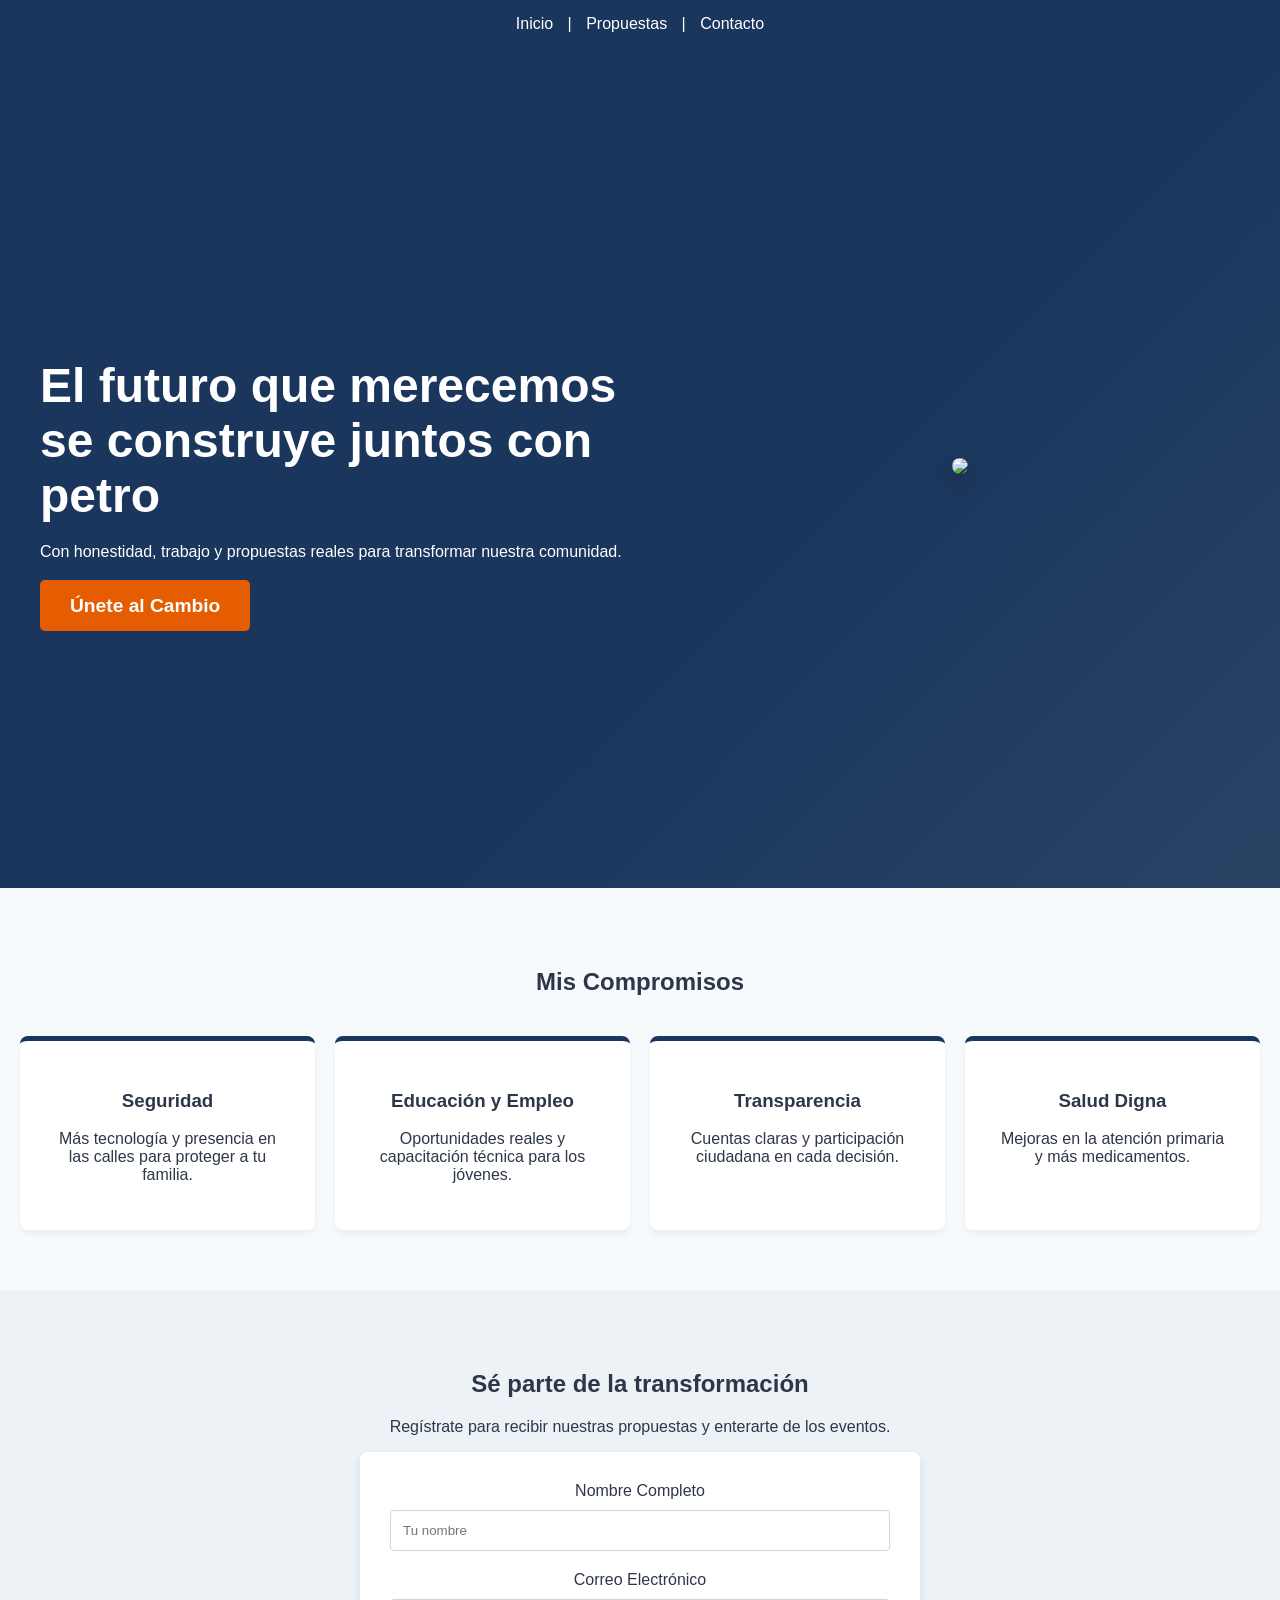
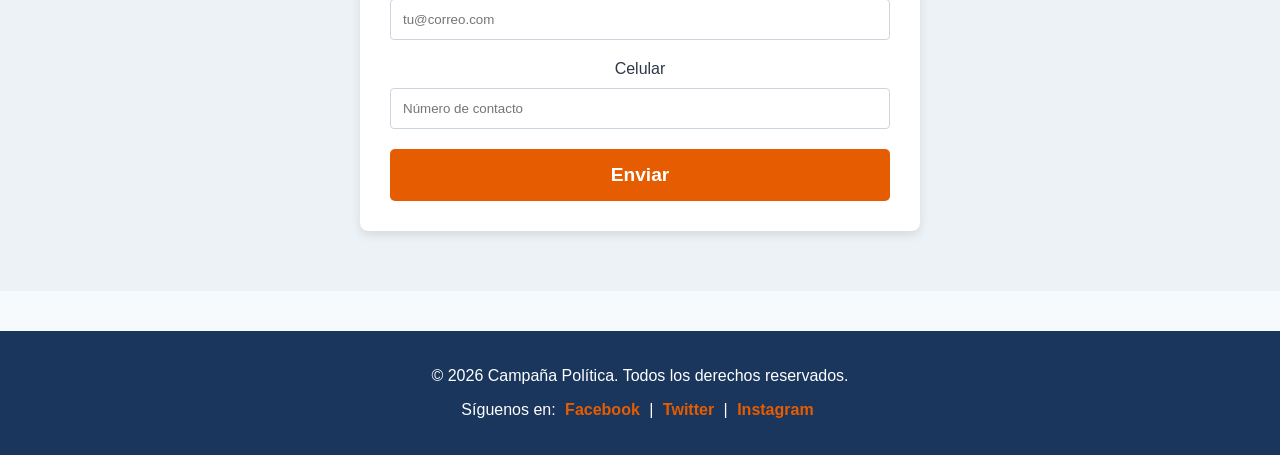
==== index.html @ dd67a279 "Resolución final del conflicto en index" ====
<!DOCTYPE html>
<html lang="es">
<head>
    <meta charset="UTF-8">
    <meta name="viewport" content="width=device-width, initial-scale=1.0">
    <title>Campaña Política 2026</title>
    <style>
        :root {
            --primary-color: #1a365d; /* Azul Institucional */
            --accent-color: #e65c00;  /* Naranja de Acción */
            --text-dark: #2d3748;
            --bg-light: #f7fafc;
        }

        body {
            font-family: 'Segoe UI', Tahoma, Geneva, Verdana, sans-serif;
            margin: 0;
            padding: 0;
            color: var(--text-dark);
            background-color: var(--bg-light);
        }

        /* Hero Section */
        .hero {
            display: flex;
            flex-wrap: wrap;
            align-items: center;
            justify-content: center;
            padding: 60px 20px;
            background: linear-gradient(135deg, var(--primary-color) 60%, #2a4365);
            color: white;
            min-height: 80vh;
        }

        .hero-text {
            flex: 1;
            min-width: 300px;
            padding: 20px;
        }

        .hero-text h1 {
            font-size: 3rem;
            margin-bottom: 20px;
            font-weight: 800;
        }

        .hero-img {
            flex: 1;
            min-width: 300px;
            text-align: center;
        }

        .hero-img img {
            max-width: 100%;
            height: auto;
            border-radius: 10px;
            box-shadow: 0 10px 20px rgba(0,0,0,0.3);
        }

        /* Botón de Acción */
        .btn-cta {
            background-color: var(--accent-color);
            color: white;
            padding: 15px 30px;
            border: none;
            border-radius: 5px;
            font-size: 1.2rem;
            font-weight: bold;
            cursor: pointer;
            text-decoration: none;
            transition: transform 0.2s;
        }

        .btn-cta:hover {
            transform: scale(1.05);
        }

        /* Sección de Propuestas */
        .propuestas {
            padding: 60px 20px;
            text-align: center;
        }

        .grid-propuestas {
            display: grid;
            grid-template-columns: repeat(auto-fit, minmax(250px, 1fr));
            gap: 20px;
            margin-top: 40px;
        }

        .card {
            background: white;
            padding: 30px;
            border-radius: 8px;
            box-shadow: 0 4px 6px rgba(0,0,0,0.05);
            border-top: 5px solid var(--primary-color);
        }

        /* Formulario */
        .contacto {
            background-color: #edf2f7;
            padding: 60px 20px;
            text-align: center;
        }

        form {
            max-width: 500px;
            margin: 0 auto;
            background: white;
            padding: 30px;
            border-radius: 8px;
            box-shadow: 0 4px 10px rgba(0,0,0,0.1);
        }

        input {
            width: 100%;
            padding: 12px;
            margin: 10px 0 20px 0;
            border: 1px solid #cbd5e0;
            border-radius: 4px;
            box-sizing: border-box;
        }
    </style>
</head>
<body>

    <!-- HERO -->
 <nav style="background: #1a365d; padding: 15px; color: white; text-align: center;">
    <a href="#" style="color: white; margin: 0 10px; text-decoration: none;">Inicio</a> | 
    <a href="#" style="color: white; margin: 0 10px; text-decoration: none;">Propuestas</a> | 
    <a href="#" style="color: white; margin: 0 10px; text-decoration: none;">Contacto</a>
</nav>

    <section class="hero">
        <div class="hero-text">
            <h1>El futuro que merecemos se construye juntos con petro</h1>
            <p>Con honestidad, trabajo y propuestas reales para transformar nuestra comunidad.</p>
            <br>
            <a href="#unirse" class="btn-cta">Únete al Cambio</a>
        </div>
        <div class="hero-img">
            <!-- Reemplazar con la foto del político -->
            <img src= "https://encrypted-tbn0.gstatic.com/images?q=tbn:ANd9GcQ_kOhXho39dYEuWwJIGDZsLgxT9sD1IeoNng&s alt="Candidato Político">
        </div>
    </section>

    <!-- PROPUESTAS -->
    <section class="propuestas">
        <h2>Mis Compromisos</h2>
        <div class="grid-propuestas">
            <div class="card">
                <h3>Seguridad</h3>
                <p>Más tecnología y presencia en las calles para proteger a tu familia.</p>
            </div>
            <div class="card">
                <h3>Educación y Empleo</h3>
                <p>Oportunidades reales y capacitación técnica para los jóvenes.</p>
            </div>
            <div class="card">
                <h3>Transparencia</h3>
                <p>Cuentas claras y participación ciudadana en cada decisión.</p>
            </div>

            <div class="card">
    <h3>Salud Digna</h3>
    <p>Mejoras en la atención primaria y más medicamentos.</p>
</div>
        </div>
    </section>

    <!-- FORMULARIO DE CAPTURA -->
    <section class="contacto" id="unirse">
        <h2>Sé parte de la transformación</h2>
        <p>Regístrate para recibir nuestras propuestas y enterarte de los eventos.</p>
        <form>
            <label>Nombre Completo</label>
            <input type="text" placeholder="Tu nombre" required>
            
            <label>Correo Electrónico</label>
            <input type="email" placeholder="tu@correo.com" required>

            <label>Celular</label>
            <input type="tel" placeholder="Número de contacto" required>

            <button type="submit" class="btn-cta" style="width: 100%;">Enviar</button>
        </form>
    </section>

    <footer style="background-color: #1a365d; color: white; text-align: center; padding: 20px; margin-top: 40px;">
    <p>&copy; 2026 Campaña Política. Todos los derechos reservados.</p>
    <p>Síguenos en: 
        <a href="#" style="color: #e65c00; margin: 0 5px; text-decoration: none; font-weight: bold;">Facebook</a> | 
        <a href="#" style="color: #e65c00; margin: 0 5px; text-decoration: none; font-weight: bold;">Twitter</a> | 
        <a href="#" style="color: #e65c00; margin: 0 5px; text-decoration: none; font-weight: bold;">Instagram</a>
    </p>
</footer>

</body>
</html>
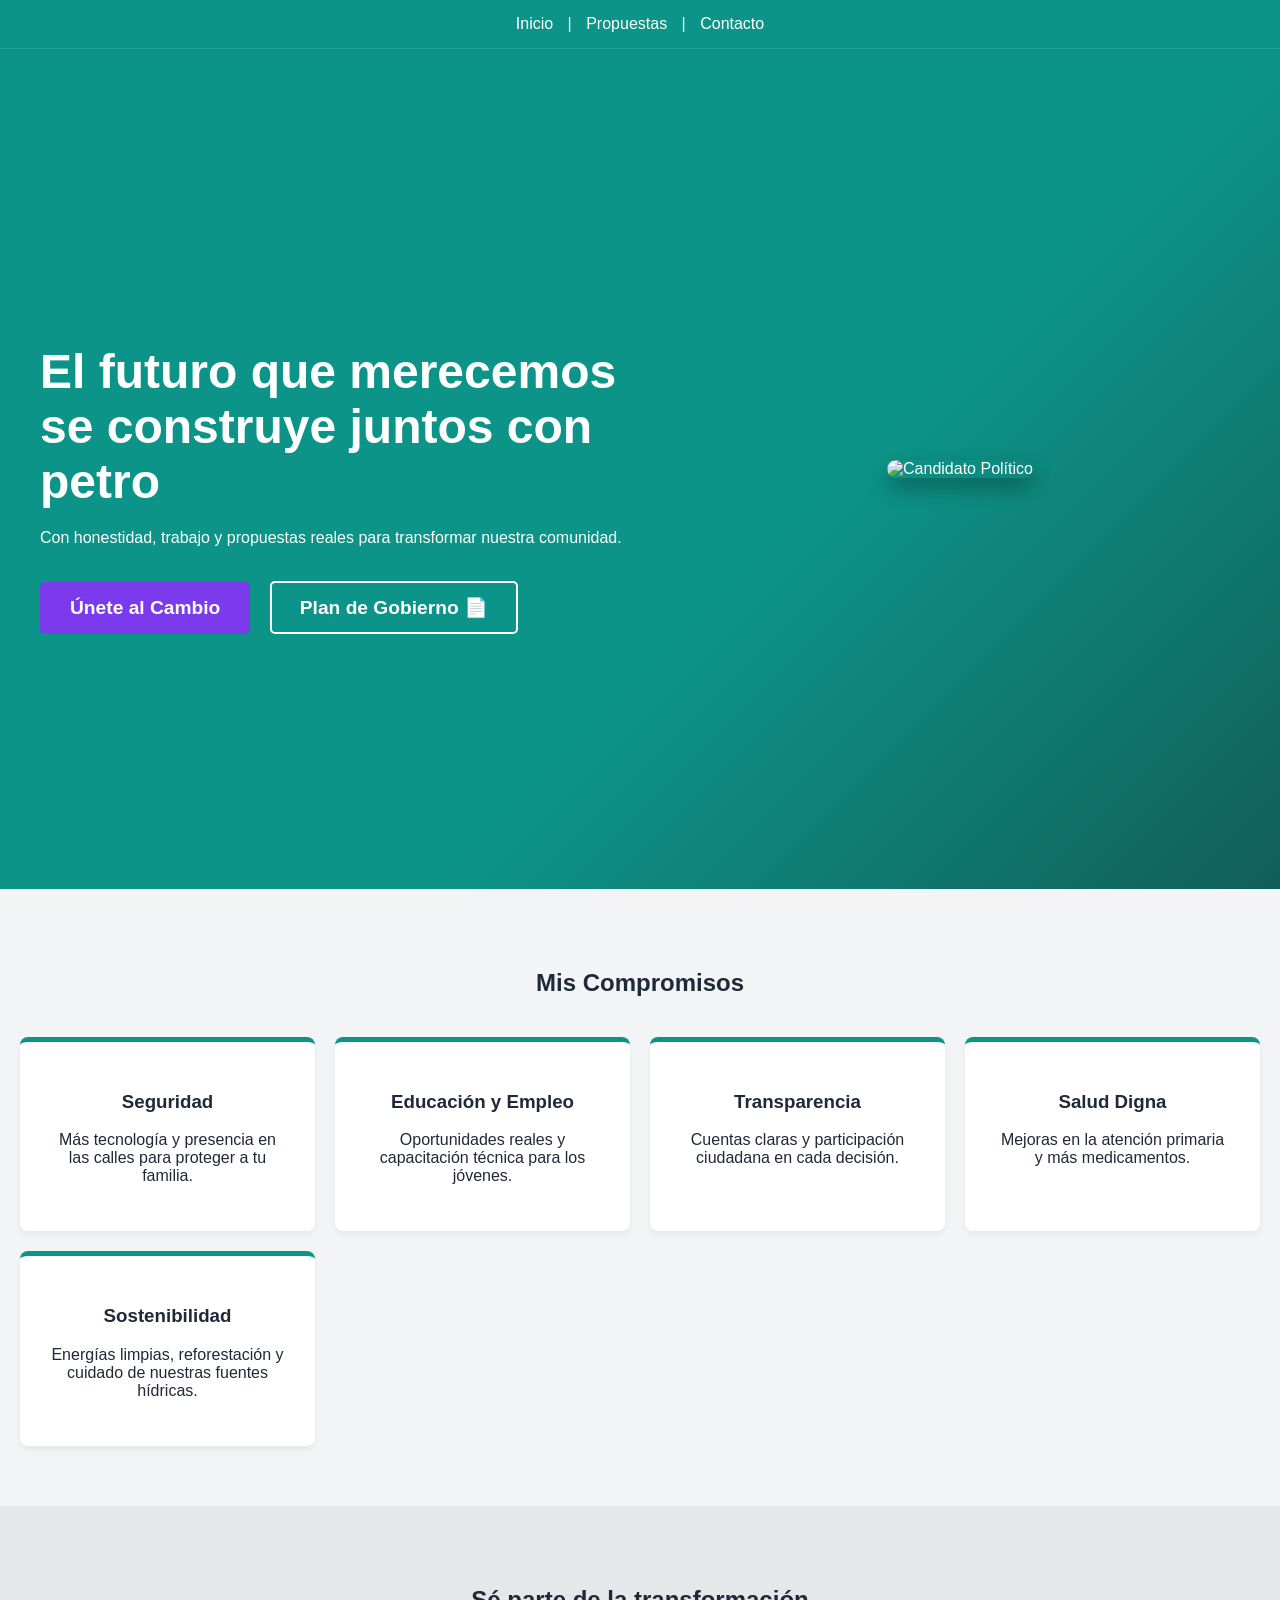
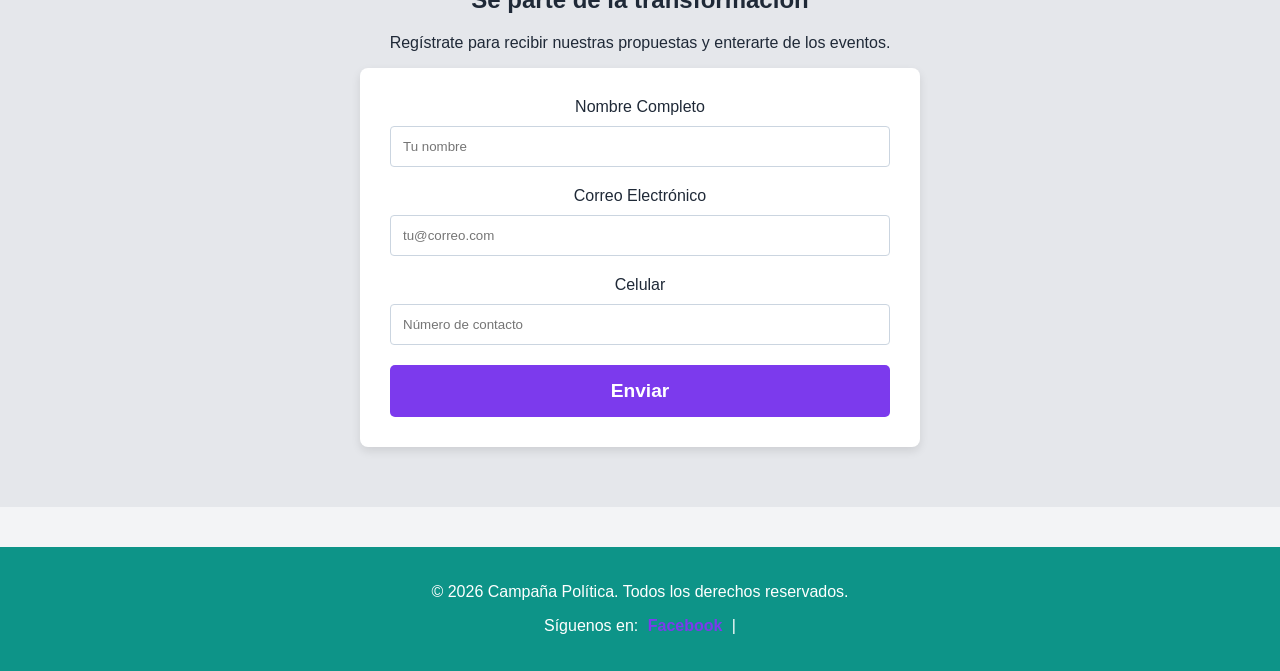
==== commit 87ea4cf1: "feat: actualizar contenido de campaña" ====
--- a/index.html
+++ b/index.html
@@ -5,11 +5,13 @@
     <meta name="viewport" content="width=device-width, initial-scale=1.0">
     <title>Campaña Política 2026</title>
     <style>
+        /* MODIFICACIÓN DE COLORES CSS (Cambio #3) */
         :root {
-            --primary-color: #1a365d; /* Azul Institucional */
-            --accent-color: #e65c00;  /* Naranja de Acción */
-            --text-dark: #2d3748;
-            --bg-light: #f7fafc;
+            --primary-color: #0d9488; /* Nuevo: Verde Teal / Esmeralda */
+            --accent-color: #7c3aed;  /* Nuevo: Morado de Acción Extrema */
+            --text-dark: #1f2937;
+            --bg-light: #f3f4f6;
+            --btn-secondary: #4b5563; /* Color para el nuevo botón secundario */
         }
 
         body {
@@ -27,7 +29,7 @@
             align-items: center;
             justify-content: center;
             padding: 60px 20px;
-            background: linear-gradient(135deg, var(--primary-color) 60%, #2a4365);
+            background: linear-gradient(135deg, var(--primary-color) 60%, #115e59);
             color: white;
             min-height: 80vh;
         }
@@ -57,8 +59,9 @@
             box-shadow: 0 10px 20px rgba(0,0,0,0.3);
         }
 
-        /* Botón de Acción */
+        /* Botón de Acción Principal */
         .btn-cta {
+            display: inline-block;
             background-color: var(--accent-color);
             color: white;
             padding: 15px 30px;
@@ -75,6 +78,28 @@
             transform: scale(1.05);
         }
 
+        /* NUEVO BOTÓN (Estilo para Cambio #2) */
+        .btn-secondary {
+            display: inline-block;
+            background-color: transparent;
+            color: white;
+            padding: 13px 28px;
+            border: 2px solid white;
+            border-radius: 5px;
+            font-size: 1.2rem;
+            font-weight: bold;
+            cursor: pointer;
+            text-decoration: none;
+            margin-left: 15px;
+            transition: all 0.2s;
+        }
+
+        .btn-secondary:hover {
+            background-color: white;
+            color: var(--primary-color);
+            transform: scale(1.05);
+        }
+
         /* Sección de Propuestas */
         .propuestas {
             padding: 60px 20px;
@@ -98,7 +123,7 @@
 
         /* Formulario */
         .contacto {
-            background-color: #edf2f7;
+            background-color: #e5e7eb;
             padding: 60px 20px;
             text-align: center;
         }
@@ -124,12 +149,11 @@
 </head>
 <body>
 
-    <!-- HERO -->
- <nav style="background: #1a365d; padding: 15px; color: white; text-align: center;">
-    <a href="#" style="color: white; margin: 0 10px; text-decoration: none;">Inicio</a> | 
-    <a href="#" style="color: white; margin: 0 10px; text-decoration: none;">Propuestas</a> | 
-    <a href="#" style="color: white; margin: 0 10px; text-decoration: none;">Contacto</a>
-</nav>
+    <nav style="background: var(--primary-color); padding: 15px; color: white; text-align: center; border-bottom: 1px solid rgba(255,255,255,0.1);">
+        <a href="#" style="color: white; margin: 0 10px; text-decoration: none;">Inicio</a> | 
+        <a href="#" style="color: white; margin: 0 10px; text-decoration: none;">Propuestas</a> | 
+        <a href="#" style="color: white; margin: 0 10px; text-decoration: none;">Contacto</a>
+    </nav>
 
     <section class="hero">
         <div class="hero-text">
@@ -137,14 +161,14 @@
             <p>Con honestidad, trabajo y propuestas reales para transformar nuestra comunidad.</p>
             <br>
             <a href="#unirse" class="btn-cta">Únete al Cambio</a>
+            
+            <a href="#" class="btn-secondary">Plan de Gobierno 📄</a>
         </div>
         <div class="hero-img">
-            <!-- Reemplazar con la foto del político -->
-            <img src= "https://encrypted-tbn0.gstatic.com/images?q=tbn:ANd9GcQ_kOhXho39dYEuWwJIGDZsLgxT9sD1IeoNng&s alt="Candidato Político">
+            <img src="https://encrypted-tbn0.gstatic.com/images?q=tbn:ANd9GcQ_kOhXho39dYEuWwJIGDZsLgxT9sD1IeoNng&s" alt="Candidato Político">
         </div>
     </section>
 
-    <!-- PROPUESTAS -->
     <section class="propuestas">
         <h2>Mis Compromisos</h2>
         <div class="grid-propuestas">
@@ -160,15 +184,18 @@
                 <h3>Transparencia</h3>
                 <p>Cuentas claras y participación ciudadana en cada decisión.</p>
             </div>
-
-            <div class="card">
-    <h3>Salud Digna</h3>
-    <p>Mejoras en la atención primaria y más medicamentos.</p>
-</div>
+            <div class="card">
+                <h3>Salud Digna</h3>
+                <p>Mejoras en la atención primaria y más medicamentos.</p>
+            </div>
+            
+            <div class="card">
+                <h3>Sostenibilidad</h3>
+                <p>Energías limpias, reforestación y cuidado de nuestras fuentes hídricas.</p>
+            </div>
         </div>
     </section>
 
-    <!-- FORMULARIO DE CAPTURA -->
     <section class="contacto" id="unirse">
         <h2>Sé parte de la transformación</h2>
         <p>Regístrate para recibir nuestras propuestas y enterarte de los eventos.</p>
@@ -186,14 +213,7 @@
         </form>
     </section>
 
-    <footer style="background-color: #1a365d; color: white; text-align: center; padding: 20px; margin-top: 40px;">
-    <p>&copy; 2026 Campaña Política. Todos los derechos reservados.</p>
-    <p>Síguenos en: 
-        <a href="#" style="color: #e65c00; margin: 0 5px; text-decoration: none; font-weight: bold;">Facebook</a> | 
-        <a href="#" style="color: #e65c00; margin: 0 5px; text-decoration: none; font-weight: bold;">Twitter</a> | 
-        <a href="#" style="color: #e65c00; margin: 0 5px; text-decoration: none; font-weight: bold;">Instagram</a>
-    </p>
-</footer>
-
-</body>
-</html>+    <footer style="background-color: var(--primary-color); color: white; text-align: center; padding: 20px; margin-top: 40px;">
+        <p>&copy; 2026 Campaña Política. Todos los derechos reservados.</p>
+        <p>Síguenos en: 
+            <a href="#" style="color: var(--accent-color); margin: 0 5px; text-decoration: none; font-weight: bold;">Facebook</a> |
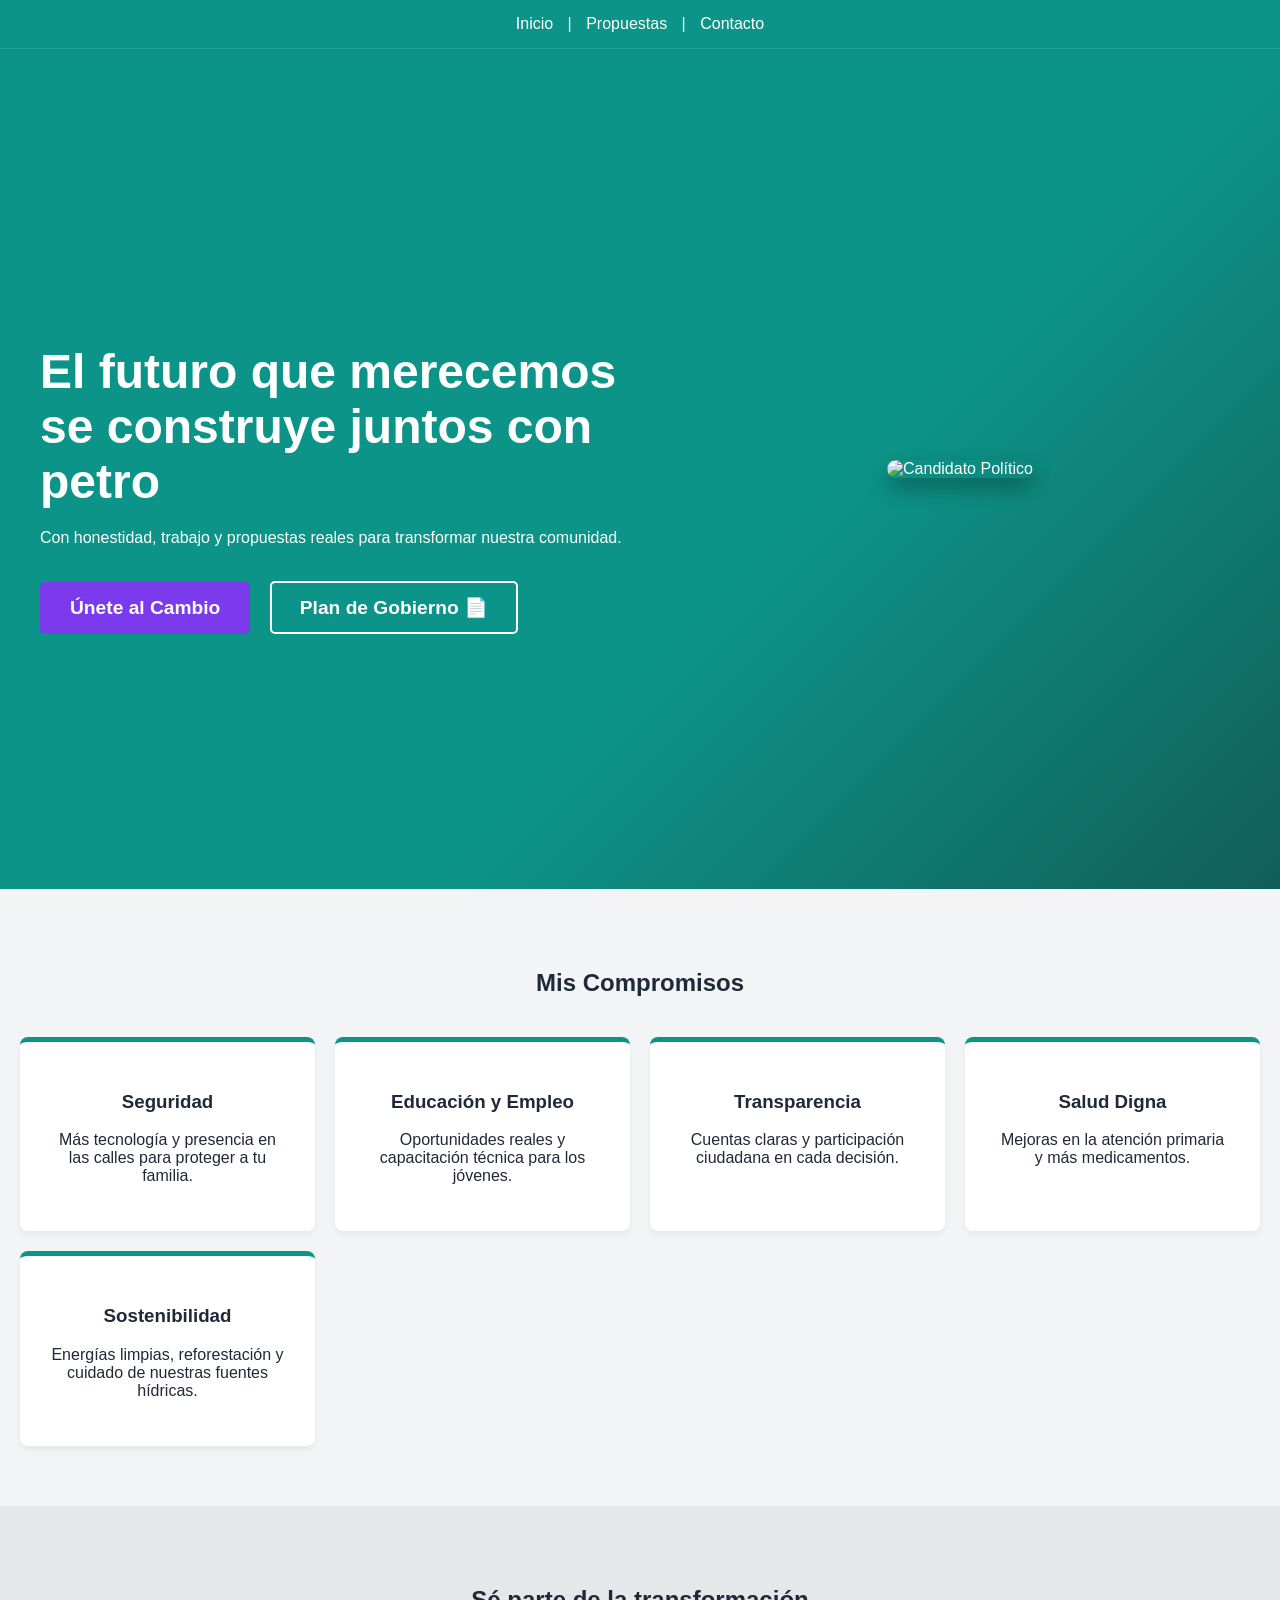
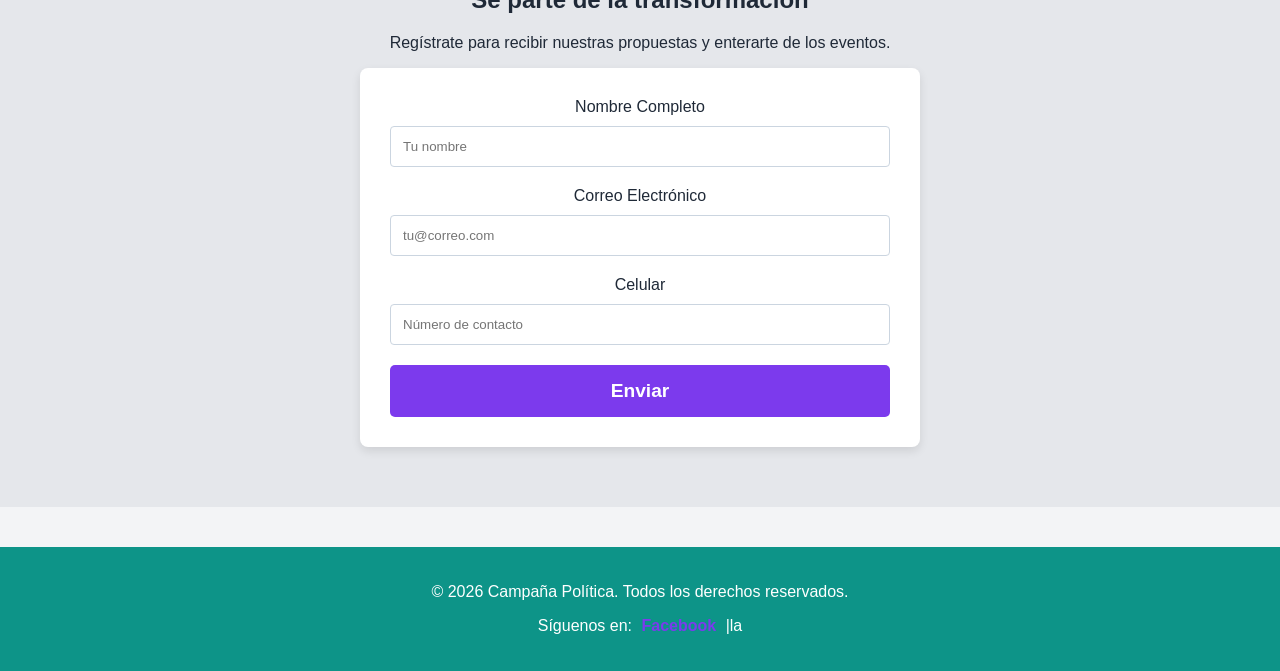
==== commit 07e75d9c: "feat: actualizar contenido de campaña" ====
--- a/index.html
+++ b/index.html
@@ -216,4 +216,4 @@
     <footer style="background-color: var(--primary-color); color: white; text-align: center; padding: 20px; margin-top: 40px;">
         <p>&copy; 2026 Campaña Política. Todos los derechos reservados.</p>
         <p>Síguenos en: 
-            <a href="#" style="color: var(--accent-color); margin: 0 5px; text-decoration: none; font-weight: bold;">Facebook</a> |+            <a href="#" style="color: var(--accent-color); margin: 0 5px; text-decoration: none; font-weight: bold;">Facebook</a> |la
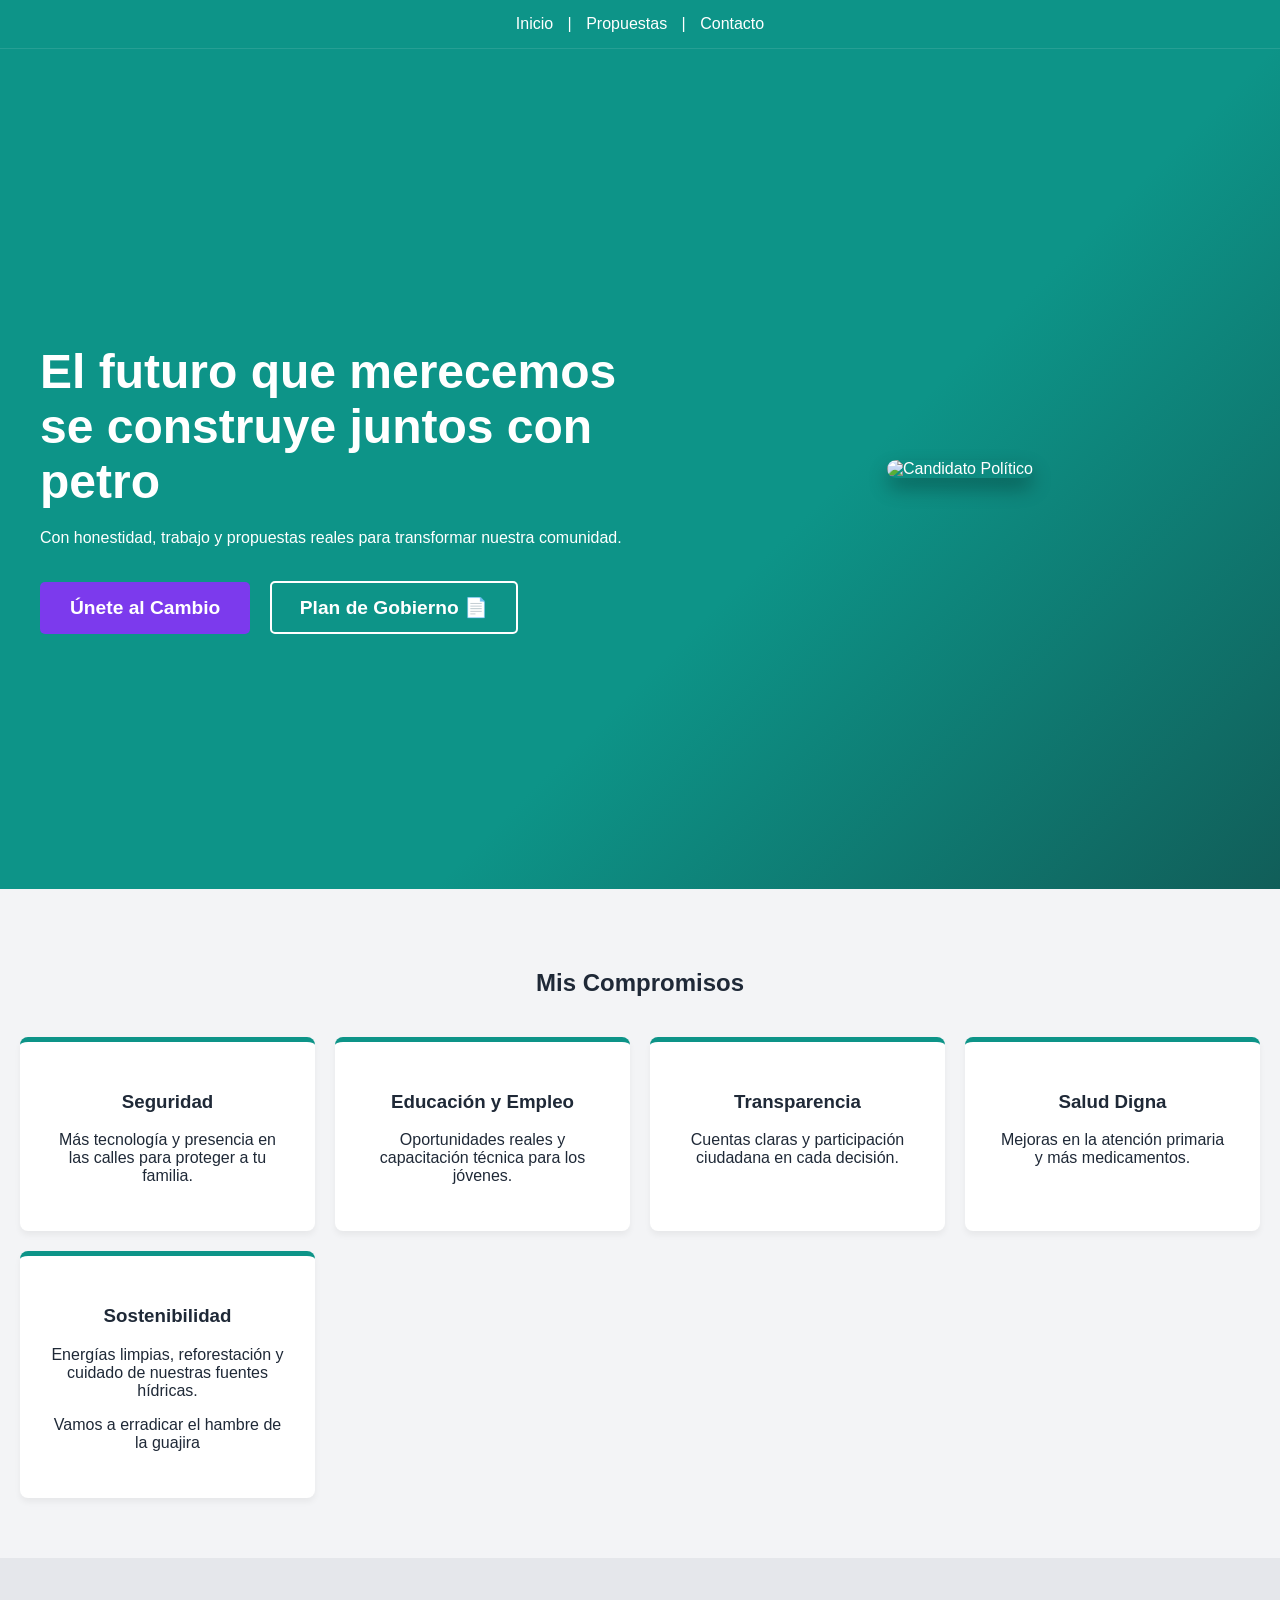
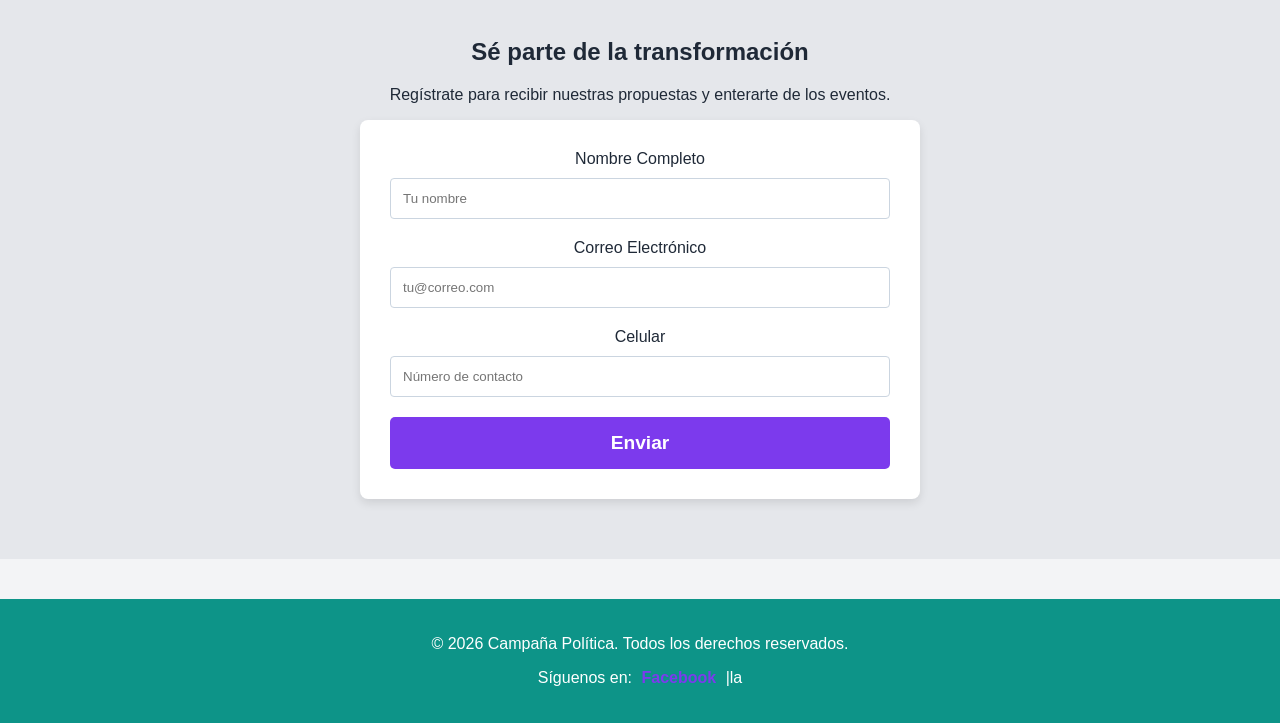
==== commit efa72115: "se agrega nueva propuestas politica" ====
--- a/index.html
+++ b/index.html
@@ -192,6 +192,7 @@
             <div class="card">
                 <h3>Sostenibilidad</h3>
                 <p>Energías limpias, reforestación y cuidado de nuestras fuentes hídricas.</p>
+                <p>Vamos a erradicar el hambre de la guajira</p>
             </div>
         </div>
     </section>
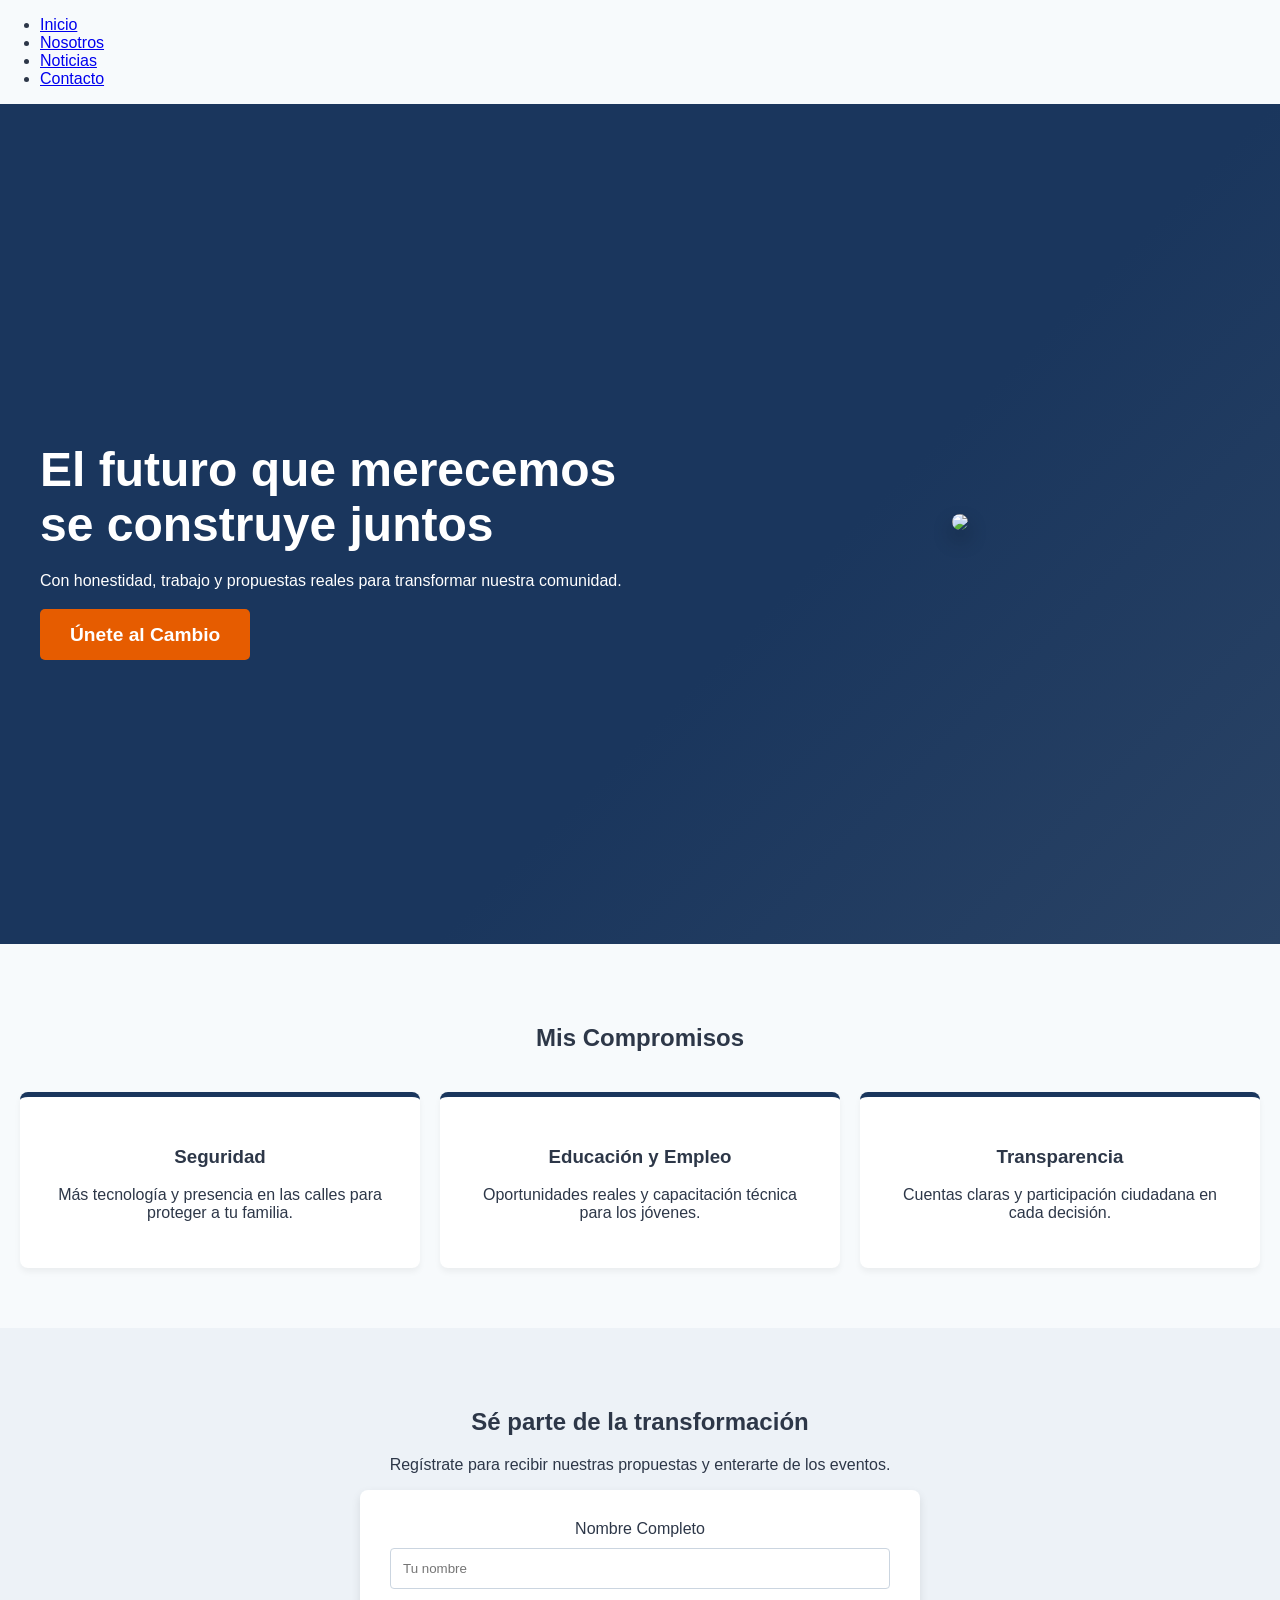
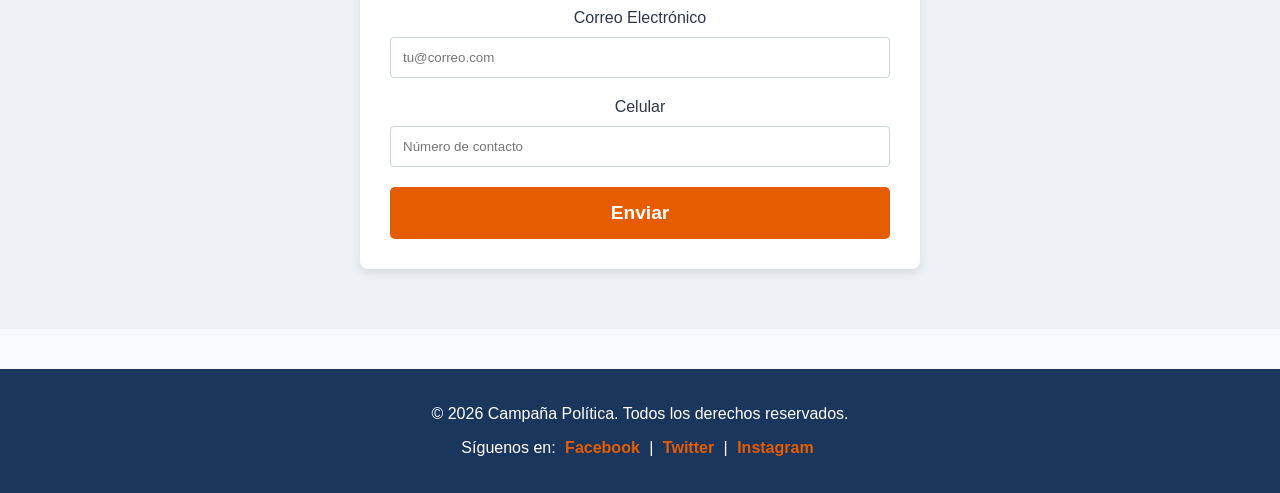
==== commit 8f2e3786: "structure: separar estilos css y logica js en archivos independientes" ====
--- a/index.html
+++ b/index.html
@@ -4,171 +4,36 @@
     <meta charset="UTF-8">
     <meta name="viewport" content="width=device-width, initial-scale=1.0">
     <title>Campaña Política 2026</title>
-    <style>
-        /* MODIFICACIÓN DE COLORES CSS (Cambio #3) */
-        :root {
-            --primary-color: #0d9488; /* Nuevo: Verde Teal / Esmeralda */
-            --accent-color: #7c3aed;  /* Nuevo: Morado de Acción Extrema */
-            --text-dark: #1f2937;
-            --bg-light: #f3f4f6;
-            --btn-secondary: #4b5563; /* Color para el nuevo botón secundario */
-        }
-
-        body {
-            font-family: 'Segoe UI', Tahoma, Geneva, Verdana, sans-serif;
-            margin: 0;
-            padding: 0;
-            color: var(--text-dark);
-            background-color: var(--bg-light);
-        }
-
-        /* Hero Section */
-        .hero {
-            display: flex;
-            flex-wrap: wrap;
-            align-items: center;
-            justify-content: center;
-            padding: 60px 20px;
-            background: linear-gradient(135deg, var(--primary-color) 60%, #115e59);
-            color: white;
-            min-height: 80vh;
-        }
-
-        .hero-text {
-            flex: 1;
-            min-width: 300px;
-            padding: 20px;
-        }
-
-        .hero-text h1 {
-            font-size: 3rem;
-            margin-bottom: 20px;
-            font-weight: 800;
-        }
-
-        .hero-img {
-            flex: 1;
-            min-width: 300px;
-            text-align: center;
-        }
-
-        .hero-img img {
-            max-width: 100%;
-            height: auto;
-            border-radius: 10px;
-            box-shadow: 0 10px 20px rgba(0,0,0,0.3);
-        }
-
-        /* Botón de Acción Principal */
-        .btn-cta {
-            display: inline-block;
-            background-color: var(--accent-color);
-            color: white;
-            padding: 15px 30px;
-            border: none;
-            border-radius: 5px;
-            font-size: 1.2rem;
-            font-weight: bold;
-            cursor: pointer;
-            text-decoration: none;
-            transition: transform 0.2s;
-        }
-
-        .btn-cta:hover {
-            transform: scale(1.05);
-        }
-
-        /* NUEVO BOTÓN (Estilo para Cambio #2) */
-        .btn-secondary {
-            display: inline-block;
-            background-color: transparent;
-            color: white;
-            padding: 13px 28px;
-            border: 2px solid white;
-            border-radius: 5px;
-            font-size: 1.2rem;
-            font-weight: bold;
-            cursor: pointer;
-            text-decoration: none;
-            margin-left: 15px;
-            transition: all 0.2s;
-        }
-
-        .btn-secondary:hover {
-            background-color: white;
-            color: var(--primary-color);
-            transform: scale(1.05);
-        }
-
-        /* Sección de Propuestas */
-        .propuestas {
-            padding: 60px 20px;
-            text-align: center;
-        }
-
-        .grid-propuestas {
-            display: grid;
-            grid-template-columns: repeat(auto-fit, minmax(250px, 1fr));
-            gap: 20px;
-            margin-top: 40px;
-        }
-
-        .card {
-            background: white;
-            padding: 30px;
-            border-radius: 8px;
-            box-shadow: 0 4px 6px rgba(0,0,0,0.05);
-            border-top: 5px solid var(--primary-color);
-        }
-
-        /* Formulario */
-        .contacto {
-            background-color: #e5e7eb;
-            padding: 60px 20px;
-            text-align: center;
-        }
-
-        form {
-            max-width: 500px;
-            margin: 0 auto;
-            background: white;
-            padding: 30px;
-            border-radius: 8px;
-            box-shadow: 0 4px 10px rgba(0,0,0,0.1);
-        }
-
-        input {
-            width: 100%;
-            padding: 12px;
-            margin: 10px 0 20px 0;
-            border: 1px solid #cbd5e0;
-            border-radius: 4px;
-            box-sizing: border-box;
-        }
-    </style>
+    <link rel="stylesheet" href="css/index.css">
+</head>
+<body>
+    <header>
+        <nav>
+            <ul>
+                <li><a href="#">Inicio</a></li>
+                <li><a href="#">Nosotros</a></li>
+                <li><a href="#">Noticias</a></li>
+                <li><a href="#">Contacto</a></li>
+            </ul>
+        </nav>
 </head>
 <body>
 
-    <nav style="background: var(--primary-color); padding: 15px; color: white; text-align: center; border-bottom: 1px solid rgba(255,255,255,0.1);">
-        <a href="#" style="color: white; margin: 0 10px; text-decoration: none;">Inicio</a> | 
-        <a href="#" style="color: white; margin: 0 10px; text-decoration: none;">Propuestas</a> | 
-        <a href="#" style="color: white; margin: 0 10px; text-decoration: none;">Contacto</a>
-    </nav>
-
+    <!-- HERO -->
     <section class="hero">
         <div class="hero-text">
-            <h1>El futuro que merecemos se construye juntos con petro</h1>
+            <h1>El futuro que merecemos se construye juntos</h1>
             <p>Con honestidad, trabajo y propuestas reales para transformar nuestra comunidad.</p>
             <br>
             <a href="#unirse" class="btn-cta">Únete al Cambio</a>
-            
-            <a href="#" class="btn-secondary">Plan de Gobierno 📄</a>
         </div>
         <div class="hero-img">
-            <img src="https://encrypted-tbn0.gstatic.com/images?q=tbn:ANd9GcQ_kOhXho39dYEuWwJIGDZsLgxT9sD1IeoNng&s" alt="Candidato Político">
+            <!-- Reemplazar con la foto del político -->
+            <img src= "https://encrypted-tbn0.gstatic.com/images?q=tbn:ANd9GcQ_kOhXho39dYEuWwJIGDZsLgxT9sD1IeoNng&s alt="Candidato Político">
         </div>
     </section>
 
+    <!-- PROPUESTAS -->
     <section class="propuestas">
         <h2>Mis Compromisos</h2>
         <div class="grid-propuestas">
@@ -184,19 +49,10 @@
                 <h3>Transparencia</h3>
                 <p>Cuentas claras y participación ciudadana en cada decisión.</p>
             </div>
-            <div class="card">
-                <h3>Salud Digna</h3>
-                <p>Mejoras en la atención primaria y más medicamentos.</p>
-            </div>
-            
-            <div class="card">
-                <h3>Sostenibilidad</h3>
-                <p>Energías limpias, reforestación y cuidado de nuestras fuentes hídricas.</p>
-                <p>Vamos a erradicar el hambre de la guajira</p>
-            </div>
         </div>
     </section>
 
+    <!-- FORMULARIO DE CAPTURA -->
     <section class="contacto" id="unirse">
         <h2>Sé parte de la transformación</h2>
         <p>Regístrate para recibir nuestras propuestas y enterarte de los eventos.</p>
@@ -214,7 +70,16 @@
         </form>
     </section>
 
-    <footer style="background-color: var(--primary-color); color: white; text-align: center; padding: 20px; margin-top: 40px;">
-        <p>&copy; 2026 Campaña Política. Todos los derechos reservados.</p>
-        <p>Síguenos en: 
-            <a href="#" style="color: var(--accent-color); margin: 0 5px; text-decoration: none; font-weight: bold;">Facebook</a> |la+    <footer style="background-color: #1a365d; color: white; text-align: center; padding: 20px; margin-top: 40px;">
+    <p>&copy; 2026 Campaña Política. Todos los derechos reservados.</p>
+    <p>Síguenos en: 
+        <a href="#" style="color: #e65c00; margin: 0 5px; text-decoration: none; font-weight: bold;">Facebook</a> | 
+        <a href="#" style="color: #e65c00; margin: 0 5px; text-decoration: none; font-weight: bold;">Twitter</a> | 
+        <a href="#" style="color: #e65c00; margin: 0 5px; text-decoration: none; font-weight: bold;">Instagram</a>
+    </p>
+</footer>
+
+<script src="/js/app.js"></script>
+
+</body>
+</html>
--- a/css/index.css
+++ b/css/index.css
@@ -0,0 +1,116 @@
+
+        :root {
+            --primary-color: #1a365d; /* Azul Institucional */
+            --accent-color: #e65c00;  /* Naranja de Acción */
+            --text-dark: #2d3748;
+            --bg-light: #f7fafc;
+        }
+
+        body {
+            font-family: 'Segoe UI', Tahoma, Geneva, Verdana, sans-serif;
+            margin: 0;
+            padding: 0;
+            color: var(--text-dark);
+            background-color: var(--bg-light);
+        }
+
+        /* Hero Section */
+        .hero {
+            display: flex;
+            flex-wrap: wrap;
+            align-items: center;
+            justify-content: center;
+            padding: 60px 20px;
+            background: linear-gradient(135deg, var(--primary-color) 60%, #2a4365);
+            color: white;
+            min-height: 80vh;
+        }
+
+        .hero-text {
+            flex: 1;
+            min-width: 300px;
+            padding: 20px;
+        }
+
+        .hero-text h1 {
+            font-size: 3rem;
+            margin-bottom: 20px;
+            font-weight: 800;
+        }
+
+        .hero-img {
+            flex: 1;
+            min-width: 300px;
+            text-align: center;
+        }
+
+        .hero-img img {
+            max-width: 100%;
+            height: auto;
+            border-radius: 10px;
+            box-shadow: 0 10px 20px rgba(0,0,0,0.3);
+        }
+
+        /* Botón de Acción */
+        .btn-cta {
+            background-color: var(--accent-color);
+            color: white;
+            padding: 15px 30px;
+            border: none;
+            border-radius: 5px;
+            font-size: 1.2rem;
+            font-weight: bold;
+            cursor: pointer;
+            text-decoration: none;
+            transition: transform 0.2s;
+        }
+
+        .btn-cta:hover {
+            transform: scale(1.05);
+        }
+
+        /* Sección de Propuestas */
+        .propuestas {
+            padding: 60px 20px;
+            text-align: center;
+        }
+
+        .grid-propuestas {
+            display: grid;
+            grid-template-columns: repeat(auto-fit, minmax(250px, 1fr));
+            gap: 20px;
+            margin-top: 40px;
+        }
+
+        .card {
+            background: white;
+            padding: 30px;
+            border-radius: 8px;
+            box-shadow: 0 4px 6px rgba(0,0,0,0.05);
+            border-top: 5px solid var(--primary-color);
+        }
+
+        /* Formulario */
+        .contacto {
+            background-color: #edf2f7;
+            padding: 60px 20px;
+            text-align: center;
+        }
+
+        form {
+            max-width: 500px;
+            margin: 0 auto;
+            background: white;
+            padding: 30px;
+            border-radius: 8px;
+            box-shadow: 0 4px 10px rgba(0,0,0,0.1);
+        }
+
+        input {
+            width: 100%;
+            padding: 12px;
+            margin: 10px 0 20px 0;
+            border: 1px solid #cbd5e0;
+            border-radius: 4px;
+            box-sizing: border-box;
+        }
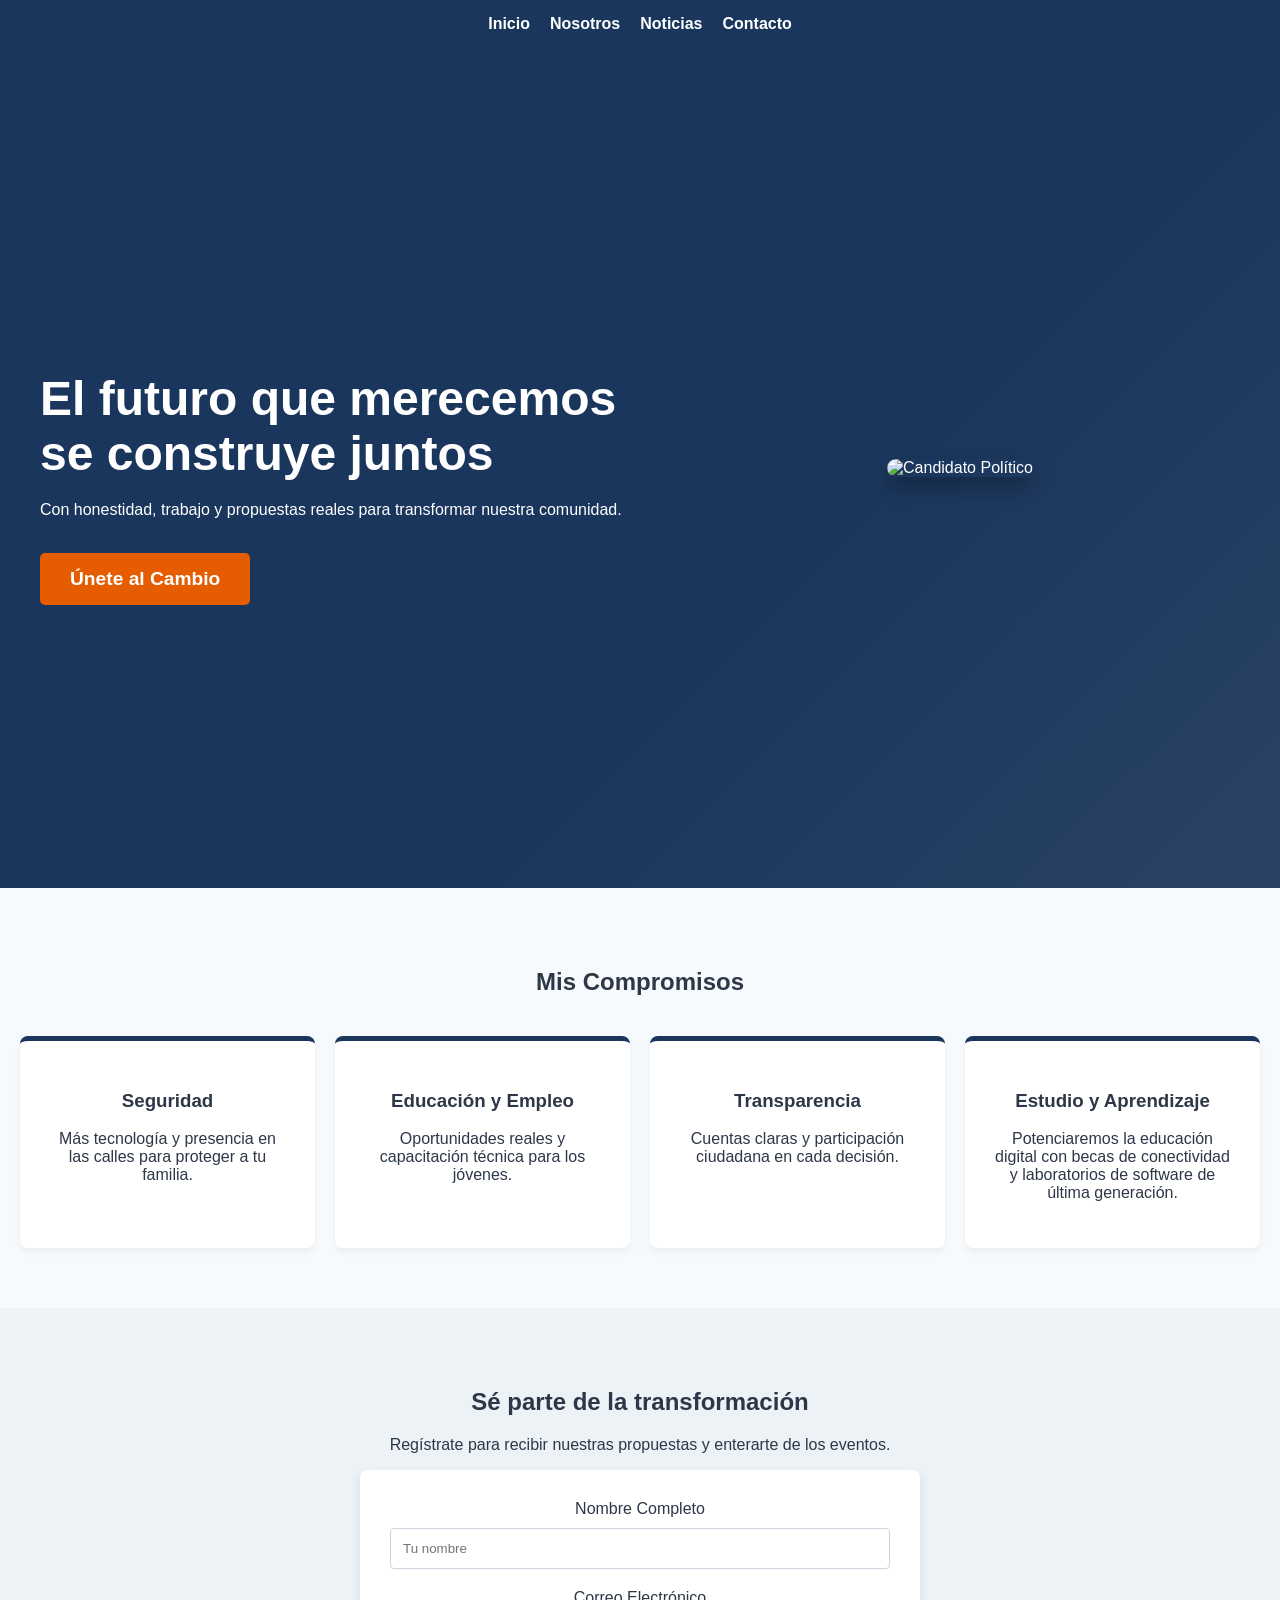
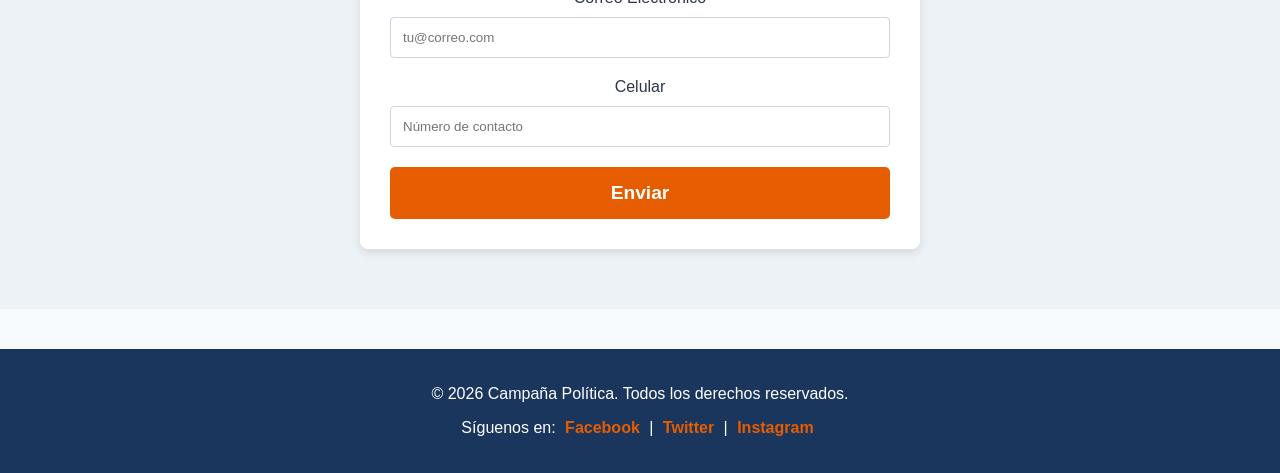
==== commit 5ec02b43: "structure: asegurar archivos separados antes de fusionar" ====
--- a/index.html
+++ b/index.html
@@ -7,17 +7,17 @@
     <link rel="stylesheet" href="css/index.css">
 </head>
 <body>
+
     <header>
         <nav>
             <ul>
                 <li><a href="#">Inicio</a></li>
                 <li><a href="#">Nosotros</a></li>
                 <li><a href="#">Noticias</a></li>
-                <li><a href="#">Contacto</a></li>
+                <li><a href="#unirse">Contacto</a></li>
             </ul>
         </nav>
-</head>
-<body>
+    </header>
 
     <!-- HERO -->
     <section class="hero">
@@ -28,8 +28,7 @@
             <a href="#unirse" class="btn-cta">Únete al Cambio</a>
         </div>
         <div class="hero-img">
-            <!-- Reemplazar con la foto del político -->
-            <img src= "https://encrypted-tbn0.gstatic.com/images?q=tbn:ANd9GcQ_kOhXho39dYEuWwJIGDZsLgxT9sD1IeoNng&s alt="Candidato Político">
+            <img src="https://encrypted-tbn0.gstatic.com/images?q=tbn:ANd9GcQ_kOhXho39dYEuWwJIGDZsLgxT9sD1IeoNng&s" alt="Candidato Político">
         </div>
     </section>
 
@@ -49,6 +48,11 @@
                 <h3>Transparencia</h3>
                 <p>Cuentas claras y participación ciudadana en cada decisión.</p>
             </div>
+            <!-- Nueva propuesta solicitada -->
+            <div class="card">
+                <h3>Estudio y Aprendizaje</h3>
+                <p>Potenciaremos la educación digital con becas de conectividad y laboratorios de software de última generación.</p>
+            </div>
         </div>
     </section>
 
@@ -56,30 +60,30 @@
     <section class="contacto" id="unirse">
         <h2>Sé parte de la transformación</h2>
         <p>Regístrate para recibir nuestras propuestas y enterarte de los eventos.</p>
-        <form>
+        <form id="form-registro">
             <label>Nombre Completo</label>
-            <input type="text" placeholder="Tu nombre" required>
+            <input type="text" id="nombre" placeholder="Tu nombre" required>
             
             <label>Correo Electrónico</label>
-            <input type="email" placeholder="tu@correo.com" required>
+            <input type="email" id="correo" placeholder="tu@correo.com" required>
 
             <label>Celular</label>
-            <input type="tel" placeholder="Número de contacto" required>
+            <input type="tel" id="celular" placeholder="Número de contacto" required>
 
             <button type="submit" class="btn-cta" style="width: 100%;">Enviar</button>
         </form>
     </section>
 
-    <footer style="background-color: #1a365d; color: white; text-align: center; padding: 20px; margin-top: 40px;">
-    <p>&copy; 2026 Campaña Política. Todos los derechos reservados.</p>
-    <p>Síguenos en: 
-        <a href="#" style="color: #e65c00; margin: 0 5px; text-decoration: none; font-weight: bold;">Facebook</a> | 
-        <a href="#" style="color: #e65c00; margin: 0 5px; text-decoration: none; font-weight: bold;">Twitter</a> | 
-        <a href="#" style="color: #e65c00; margin: 0 5px; text-decoration: none; font-weight: bold;">Instagram</a>
-    </p>
-</footer>
+    <footer>
+        <p>&copy; 2026 Campaña Política. Todos los derechos reservados.</p>
+        <p>Síguenos en: 
+            <a href="#">Facebook</a> | 
+            <a href="#">Twitter</a> | 
+            <a href="#">Instagram</a>
+        </p>
+    </footer>
 
-<script src="/js/app.js"></script>
-
+    <!-- Vinculación del JavaScript -->
+    <script src="js/app.js"></script>
 </body>
 </html>
--- a/css/index.css
+++ b/css/index.css
@@ -1,116 +1,153 @@
+:root {
+    --primary-color: #1a365d; /* Azul Institucional */
+    --accent-color: #e65c00;  /* Naranja de Acción */
+    --text-dark: #2d3748;
+    --bg-light: #f7fafc;
+}
 
-        :root {
-            --primary-color: #1a365d; /* Azul Institucional */
-            --accent-color: #e65c00;  /* Naranja de Acción */
-            --text-dark: #2d3748;
-            --bg-light: #f7fafc;
-        }
+body {
+    font-family: 'Segoe UI', Tahoma, Geneva, Verdana, sans-serif;
+    margin: 0;
+    padding: 0;
+    color: var(--text-dark);
+    background-color: var(--bg-light);
+}
 
-        body {
-            font-family: 'Segoe UI', Tahoma, Geneva, Verdana, sans-serif;
-            margin: 0;
-            padding: 0;
-            color: var(--text-dark);
-            background-color: var(--bg-light);
-        }
+/* Header & Nav */
+header {
+    background-color: var(--primary-color);
+    padding: 15px 20px;
+}
 
-        /* Hero Section */
-        .hero {
-            display: flex;
-            flex-wrap: wrap;
-            align-items: center;
-            justify-content: center;
-            padding: 60px 20px;
-            background: linear-gradient(135deg, var(--primary-color) 60%, #2a4365);
-            color: white;
-            min-height: 80vh;
-        }
+header nav ul {
+    list-style: none;
+    margin: 0;
+    padding: 0;
+    display: flex;
+    justify-content: center;
+    gap: 20px;
+}
 
-        .hero-text {
-            flex: 1;
-            min-width: 300px;
-            padding: 20px;
-        }
+header nav ul li a {
+    color: white;
+    text-decoration: none;
+    font-weight: bold;
+}
 
-        .hero-text h1 {
-            font-size: 3rem;
-            margin-bottom: 20px;
-            font-weight: 800;
-        }
+/* Hero Section */
+.hero {
+    display: flex;
+    flex-wrap: wrap;
+    align-items: center;
+    justify-content: center;
+    padding: 60px 20px;
+    background: linear-gradient(135deg, var(--primary-color) 60%, #2a4365);
+    color: white;
+    min-height: 80vh;
+}
 
-        .hero-img {
-            flex: 1;
-            min-width: 300px;
-            text-align: center;
-        }
+.hero-text {
+    flex: 1;
+    min-width: 300px;
+    padding: 20px;
+}
 
-        .hero-img img {
-            max-width: 100%;
-            height: auto;
-            border-radius: 10px;
-            box-shadow: 0 10px 20px rgba(0,0,0,0.3);
-        }
+.hero-text h1 {
+    font-size: 3rem;
+    margin-bottom: 20px;
+    font-weight: 800;
+}
 
-        /* Botón de Acción */
-        .btn-cta {
-            background-color: var(--accent-color);
-            color: white;
-            padding: 15px 30px;
-            border: none;
-            border-radius: 5px;
-            font-size: 1.2rem;
-            font-weight: bold;
-            cursor: pointer;
-            text-decoration: none;
-            transition: transform 0.2s;
-        }
+.hero-img {
+    flex: 1;
+    min-width: 300px;
+    text-align: center;
+}
 
-        .btn-cta:hover {
-            transform: scale(1.05);
-        }
+.hero-img img {
+    max-width: 100%;
+    height: auto;
+    border-radius: 10px;
+    box-shadow: 0 10px 20px rgba(0,0,0,0.3);
+}
 
-        /* Sección de Propuestas */
-        .propuestas {
-            padding: 60px 20px;
-            text-align: center;
-        }
+/* Botón de Acción */
+.btn-cta {
+    background-color: var(--accent-color);
+    color: white;
+    padding: 15px 30px;
+    border: none;
+    border-radius: 5px;
+    font-size: 1.2rem;
+    font-weight: bold;
+    cursor: pointer;
+    text-decoration: none;
+    transition: transform 0.2s;
+    display: inline-block;
+}
 
-        .grid-propuestas {
-            display: grid;
-            grid-template-columns: repeat(auto-fit, minmax(250px, 1fr));
-            gap: 20px;
-            margin-top: 40px;
-        }
+.btn-cta:hover {
+    transform: scale(1.05);
+}
 
-        .card {
-            background: white;
-            padding: 30px;
-            border-radius: 8px;
-            box-shadow: 0 4px 6px rgba(0,0,0,0.05);
-            border-top: 5px solid var(--primary-color);
-        }
+/* Sección de Propuestas */
+.propuestas {
+    padding: 60px 20px;
+    text-align: center;
+}
 
-        /* Formulario */
-        .contacto {
-            background-color: #edf2f7;
-            padding: 60px 20px;
-            text-align: center;
-        }
+.grid-propuestas {
+    display: grid;
+    grid-template-columns: repeat(auto-fit, minmax(250px, 1fr));
+    gap: 20px;
+    margin-top: 40px;
+}
 
-        form {
-            max-width: 500px;
-            margin: 0 auto;
-            background: white;
-            padding: 30px;
-            border-radius: 8px;
-            box-shadow: 0 4px 10px rgba(0,0,0,0.1);
-        }
+.card {
+    background: white;
+    padding: 30px;
+    border-radius: 8px;
+    box-shadow: 0 4px 6px rgba(0,0,0,0.05);
+    border-top: 5px solid var(--primary-color);
+}
 
-        input {
-            width: 100%;
-            padding: 12px;
-            margin: 10px 0 20px 0;
-            border: 1px solid #cbd5e0;
-            border-radius: 4px;
-            box-sizing: border-box;
-        }
+/* Formulario */
+.contacto {
+    background-color: #edf2f7;
+    padding: 60px 20px;
+    text-align: center;
+}
+
+form {
+    max-width: 500px;
+    margin: 0 auto;
+    background: white;
+    padding: 30px;
+    border-radius: 8px;
+    box-shadow: 0 4px 10px rgba(0,0,0,0.1);
+}
+
+input {
+    width: 100%;
+    padding: 12px;
+    margin: 10px 0 20px 0;
+    border: 1px solid #cbd5e0;
+    border-radius: 4px;
+    box-sizing: border-box;
+}
+
+/* Footer */
+footer {
+    background-color: #1a365d; 
+    color: white; 
+    text-align: center; 
+    padding: 20px; 
+    margin-top: 40px;
+}
+
+footer a {
+    color: #e65c00; 
+    margin: 0 5px; 
+    text-decoration: none; 
+    font-weight: bold;
+}
